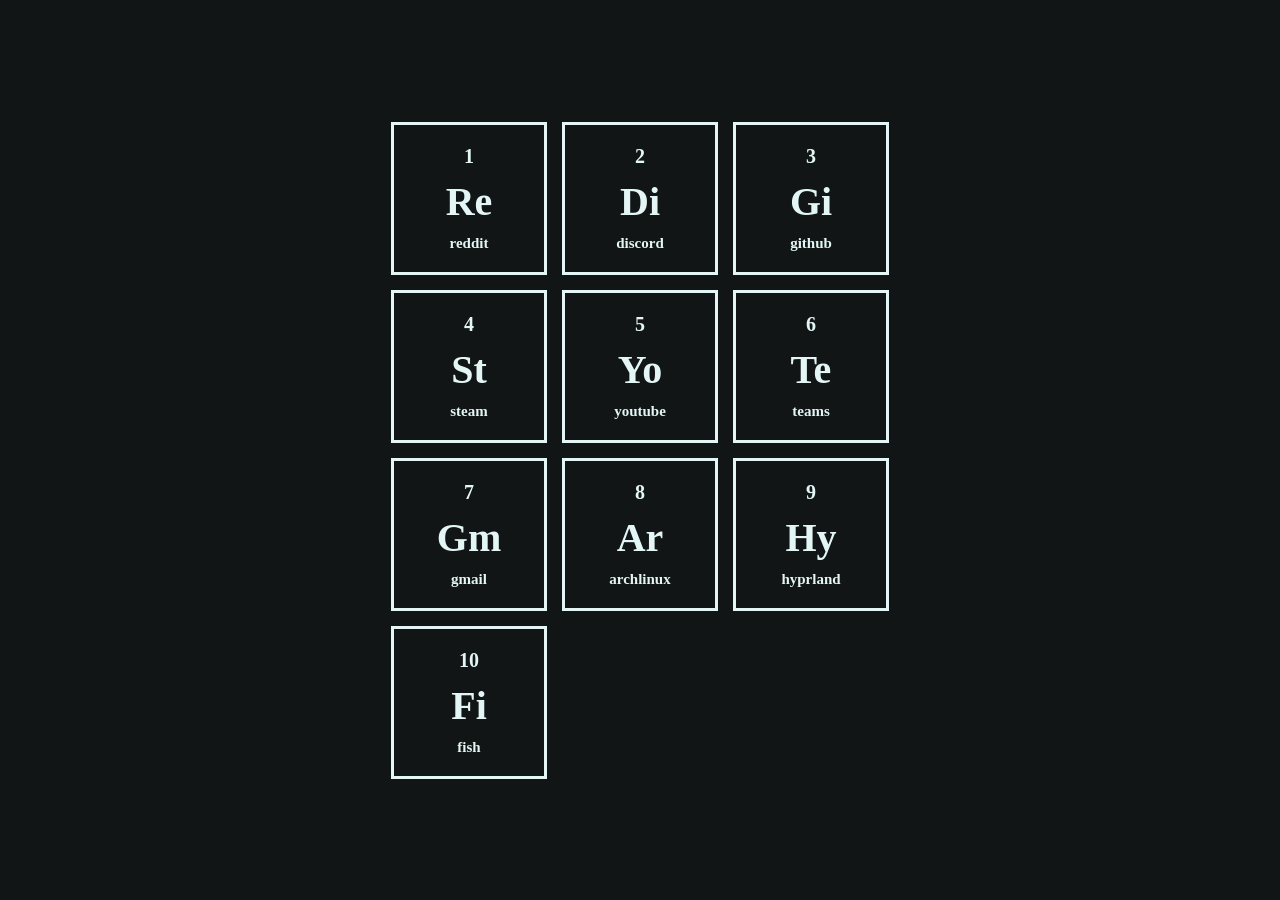
==== home.html @ 17b55dc9 "Initial commit" ====
<html>
	<head>
		<link rel="stylesheet" type="text/css" href="home.css">
		<title>Home</title>
	</head>
	<body>
		<div class="external">
			<div class="middle">
				<div class="content">
					<a class="cell" href="https://www.reddit.com">
						<h1>1</h1>
						<h2>Re</h2>
						<h3>reddit</h3>
					</a>
					<a class="cell" href="https://www.discord.com">
						<h1>2</h1>
						<h2>Di</h2>
						<h3>discord</h3>
					</a>
					<a class="cell" href="https://www.github.com">
						<h1>3</h1>
						<h2>Gi</h2>
						<h3>github</h3>
					</a>
					<a class="cell" href="https://store.steampowered.com">
						<h1>4</h1>
						<h2>St</h2>
						<h3>steam</h3>
					</a>
					<a class="cell" href="https://www.youtube.com">
						<h1>5</h1>
						<h2>Yo</h2>
						<h3>youtube</h3>
					</a>
					<a class="cell" href="https://teams.microsoft.com">
						<h1>6</h1>
						<h2>Te</h2>
						<h3>teams</h3>
					</a>
					<a class="cell" href="https://mail.google.com">
						<h1>7</h1>
						<h2>Gm</h2>
						<h3>gmail</h3>
					</a>
					<a class="cell" href="https://wiki.archlinux.org">
						<h1>8</h1>
						<h2>Ar</h2>
						<h3>archlinux</h3>
					</a>
					<a class="cell" href="https://wiki.hyprland.org">
						<h1>9</h1>
						<h2>Hy</h2>
						<h3>hyprland</h3>
					</a>
					<a class="cell" href="https://fishshell.com">
						<h1>10</h1>
						<h2>Fi</h2>
						<h3>fish</h3>
					</a>
					
				</div>
			</div>
		</div>
	</body>
</html>
---- home.css ----
:root {
	--fg: 	#E4F5F5;
	--bg: 	#111516;
}

* {
	all: 		none;
	color: 		var(--fg);
	text-align: center;
}

body {
	background-color: 	var(--bg);
}

.external {
	display: 	table;
	position: 	absoulte;
	top: 		0;
	left: 		0;
	height: 	100%;
	width: 		100%;
}

.middle {
	display: 		table-cell;
	vertical-align: middle;
}

.content {
	margin-left: 			auto;
	margin-right: 			auto;
	display: 				grid;
	grid-template-columns: 	auto auto auto;
	grid-gap:  				15px;
	justify-content: 		center;
}

.cell {
	border: 			3px solid var(--fg);
	padding: 			20px;
	width: 				110px;
	transition: 		0.3s;
	text-decoration: 	none;
}


.cell:hover {
	background-color: 	var(--fg);
}

.cell:hover * {
	color: 	var(--bg);
}

h1 {
	margin: 	0px;
	font-size: 	20px;
}

h2 {
	margin: 	10px;
	font-size: 	40px;
}

h3 {
	margin: 	0px;
	font-size: 	15px;
}
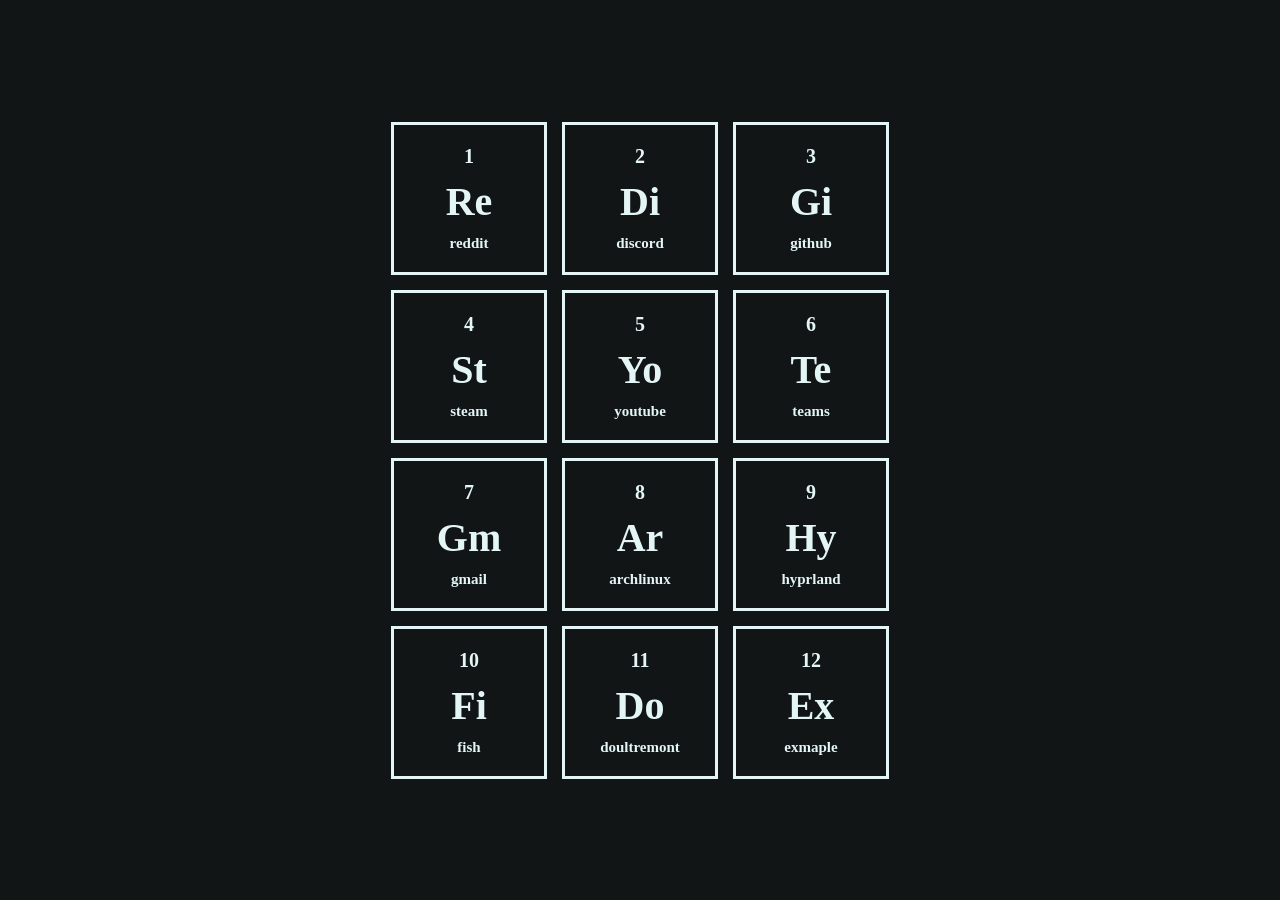
==== commit 25f0b682: "Merged home.css and home.html into a single file" ====
--- a/home.html
+++ b/home.html
@@ -1,6 +1,78 @@
 <html>
 	<head>
-		<link rel="stylesheet" type="text/css" href="home.css">
+		<style>
+			
+			:root {
+				--fg: 	#E4F5F5;
+				--bg: 	#111516;
+			}
+
+			* {
+				all: 		none;
+				color: 		var(--fg);
+				text-align: center;
+			}
+
+			body {
+				background-color: 	var(--bg);
+			}
+
+			.external {
+				display: 	table;
+				position: 	absoulte;
+				top: 		0;
+				left: 		0;
+				height: 	100%;
+				width: 		100%;
+			}
+
+			.middle {
+				display: 		table-cell;
+				vertical-align: middle;
+			}
+
+			.content {
+				margin-left: 			auto;
+				margin-right: 			auto;
+				display: 				grid;
+				grid-template-columns: 	auto auto auto;
+				grid-gap:  				15px;
+				justify-content: 		center;
+			}
+
+			.cell {
+				border: 			3px solid var(--fg);
+				padding: 			20px;
+				width: 				110px;
+				transition: 		0.3s;
+				text-decoration: 	none;
+			}
+
+
+			.cell:hover {
+				background-color: 	var(--fg);
+			}
+
+			.cell:hover * {
+				color: 	var(--bg);
+			}
+
+			h1 {
+				margin: 	0px;
+				font-size: 	20px;
+			}
+
+			h2 {
+				margin: 	10px;
+				font-size: 	40px;
+			}
+
+			h3 {
+				margin: 	0px;
+				font-size: 	15px;
+			}
+
+		</style>
 		<title>Home</title>
 	</head>
 	<body>
@@ -57,6 +129,16 @@
 						<h2>Fi</h2>
 						<h3>fish</h3>
 					</a>
+					<a class="cell" href="https://sgdelangstraat.sharepoint.com/sites/portaaldoultremontcollege">
+						<h1>11</h1>
+						<h2>Do</h2>
+						<h3>doultremont</h3>
+					</a>
+					<a class="cell" href="https://example.com">
+						<h1>12</h1>
+						<h2>Ex</h2>
+						<h3>exmaple</h3>
+					</a>
 					
 				</div>
 			</div>
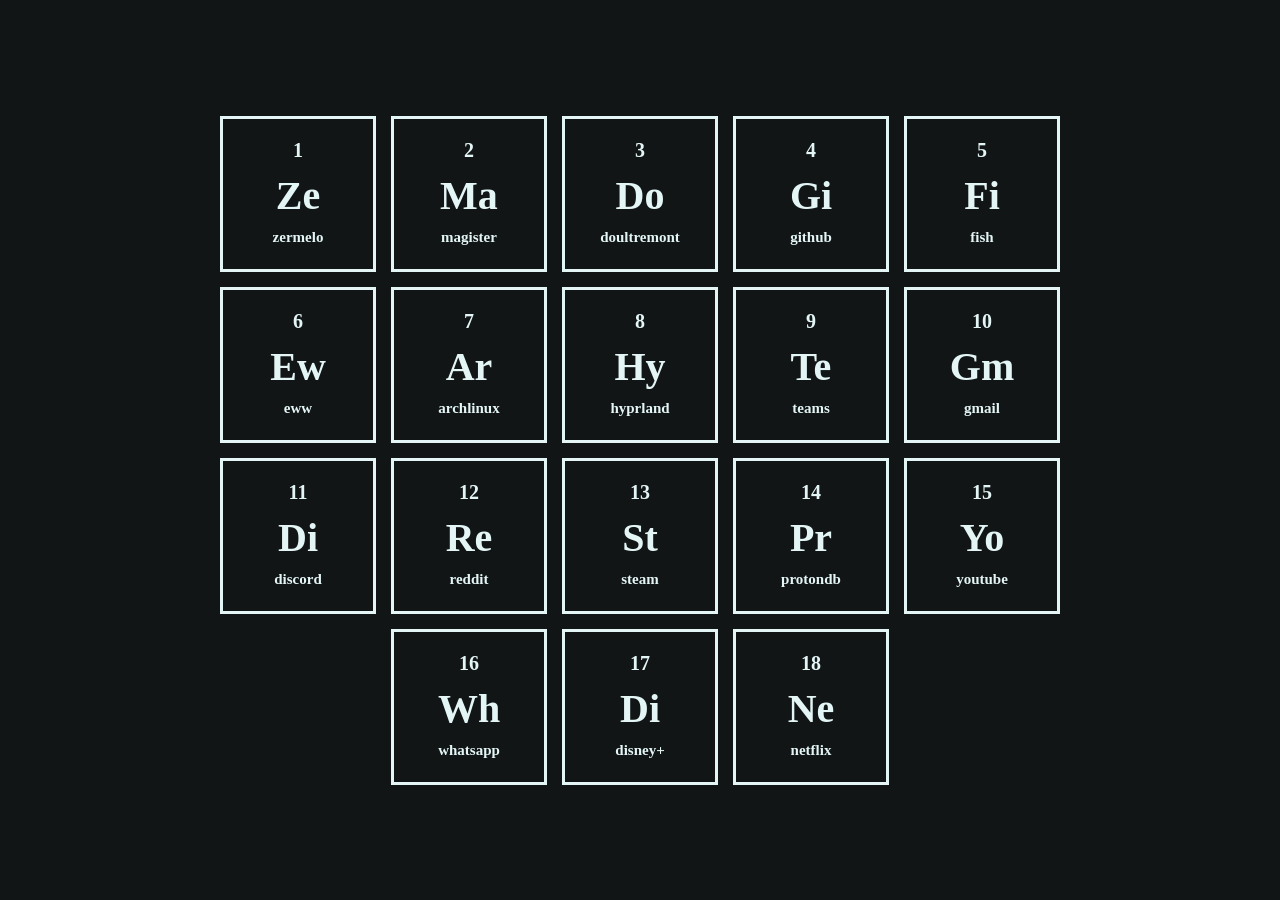
==== commit 4578570b: "Added blank cell option" ====
--- a/home.html
+++ b/home.html
@@ -35,7 +35,7 @@
 				margin-left: 			auto;
 				margin-right: 			auto;
 				display: 				grid;
-				grid-template-columns: 	auto auto auto;
+				grid-template-columns: 	auto auto auto auto auto;
 				grid-gap:  				15px;
 				justify-content: 		center;
 			}
@@ -44,6 +44,7 @@
 				border: 			3px solid var(--fg);
 				padding: 			20px;
 				width: 				110px;
+				height:				110px;
 				transition: 		0.3s;
 				text-decoration: 	none;
 			}
@@ -55,6 +56,11 @@
 
 			.cell:hover * {
 				color: 	var(--bg);
+			}
+
+			.blank {
+				width:	153px;
+				height:	153px;
 			}
 
 			h1 {
@@ -79,67 +85,100 @@
 		<div class="external">
 			<div class="middle">
 				<div class="content">
-					<a class="cell" href="https://www.reddit.com">
+					<a class="cell" href="https://example.com">
 						<h1>1</h1>
-						<h2>Re</h2>
-						<h3>reddit</h3>
+						<h2>Ze</h2>
+						<h3>zermelo</h3>
 					</a>
-					<a class="cell" href="https://www.discord.com">
+					<a class="cell" href="https://example.com">
 						<h1>2</h1>
-						<h2>Di</h2>
-						<h3>discord</h3>
+						<h2>Ma</h2>
+						<h3>magister</h3>
+					</a>
+					<a class="cell" href="https://sgdelangstraat.sharepoint.com/sites/portaaldoultremontcollege">
+						<h1>3</h1>
+						<h2>Do</h2>
+						<h3>doultremont</h3>
 					</a>
 					<a class="cell" href="https://www.github.com">
-						<h1>3</h1>
+						<h1>4</h1>
 						<h2>Gi</h2>
 						<h3>github</h3>
 					</a>
-					<a class="cell" href="https://store.steampowered.com">
-						<h1>4</h1>
-						<h2>St</h2>
-						<h3>steam</h3>
+					<a class="cell" href="https://fishshell.com">
+						<h1>5</h1>
+						<h2>Fi</h2>
+						<h3>fish</h3>
 					</a>
-					<a class="cell" href="https://www.youtube.com">
-						<h1>5</h1>
-						<h2>Yo</h2>
-						<h3>youtube</h3>
+					<a class="cell" href="https://elkowar.github.io/eww">
+						<h1>6</h1>
+						<h2>Ew</h2>
+						<h3>eww</h3>
+					</a>
+					<a class="cell" href="https://wiki.archlinux.org">
+						<h1>7</h1>
+						<h2>Ar</h2>
+						<h3>archlinux</h3>
+					</a>
+					<a class="cell" href="https://wiki.hyprland.org">
+						<h1>8</h1>
+						<h2>Hy</h2>
+						<h3>hyprland</h3>
 					</a>
 					<a class="cell" href="https://teams.microsoft.com">
-						<h1>6</h1>
+						<h1>9</h1>
 						<h2>Te</h2>
 						<h3>teams</h3>
 					</a>
 					<a class="cell" href="https://mail.google.com">
-						<h1>7</h1>
+						<h1>10</h1>
 						<h2>Gm</h2>
 						<h3>gmail</h3>
 					</a>
-					<a class="cell" href="https://wiki.archlinux.org">
-						<h1>8</h1>
-						<h2>Ar</h2>
-						<h3>archlinux</h3>
+					<a class="cell" href="https://www.discord.com">
+						<h1>11</h1>
+						<h2>Di</h2>
+						<h3>discord</h3>
 					</a>
-					<a class="cell" href="https://wiki.hyprland.org">
-						<h1>9</h1>
-						<h2>Hy</h2>
-						<h3>hyprland</h3>
+					<a class="cell" href="https://www.reddit.com">
+						<h1>12</h1>
+						<h2>Re</h2>
+						<h3>reddit</h3>
 					</a>
-					<a class="cell" href="https://fishshell.com">
-						<h1>10</h1>
-						<h2>Fi</h2>
-						<h3>fish</h3>
+					<a class="cell" href="https://store.steampowered.com">
+						<h1>13</h1>
+						<h2>St</h2>
+						<h3>steam</h3>
 					</a>
-					<a class="cell" href="https://sgdelangstraat.sharepoint.com/sites/portaaldoultremontcollege">
-						<h1>11</h1>
-						<h2>Do</h2>
-						<h3>doultremont</h3>
+					<a class="cell" href="https://www.protondb.com">
+						<h1>14</h1>
+						<h2>Pr</h2>
+						<h3>protondb</h3>
 					</a>
-					<a class="cell" href="https://example.com">
-						<h1>12</h1>
-						<h2>Ex</h2>
-						<h3>exmaple</h3>
+					<a class="cell" href="https://www.youtube.com">
+						<h1>15</h1>
+						<h2>Yo</h2>
+						<h3>youtube</h3>
+					</a>
+					<a class="blank">
+					</a>
+					<a class="cell" href="https://web.whatsapp.com">
+						<h1>16</h1>
+						<h2>Wh</h2>
+						<h3>whatsapp</h3>
+					</a>
+					<a class="cell" href="https://www.disneyplus.com/en-nl">
+						<h1>17</h1>
+						<h2>Di</h2>
+						<h3>disney+</h3>
+					</a>
+					<a class="cell" href="https://www.netflix.com/nl-en">
+						<h1>18</h1>
+						<h2>Ne</h2>
+						<h3>netflix</h3>
 					</a>
 					
+
 				</div>
 			</div>
 		</div>
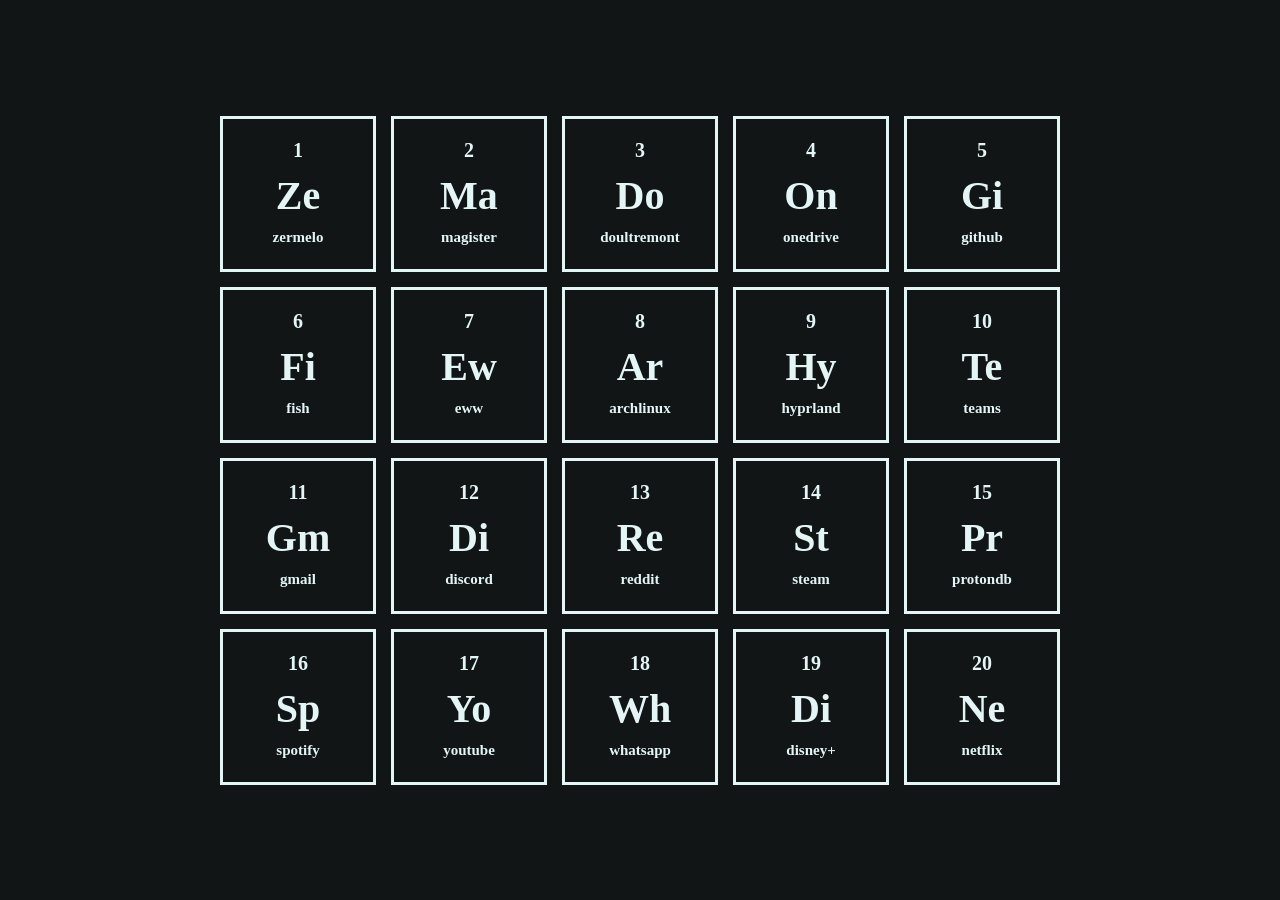
==== commit 427e1fb8: "Fixed layout and added some more entries" ====
--- a/home.html
+++ b/home.html
@@ -100,85 +100,92 @@
 						<h2>Do</h2>
 						<h3>doultremont</h3>
 					</a>
+					<a class="cell" href="https://onedrive.live.com">
+						<h1>4</h1>
+						<h2>On</h2>
+						<h3>onedrive</h3>
+					</a>
 					<a class="cell" href="https://www.github.com">
-						<h1>4</h1>
+						<h1>5</h1>
 						<h2>Gi</h2>
 						<h3>github</h3>
 					</a>
 					<a class="cell" href="https://fishshell.com">
-						<h1>5</h1>
+						<h1>6</h1>
 						<h2>Fi</h2>
 						<h3>fish</h3>
 					</a>
 					<a class="cell" href="https://elkowar.github.io/eww">
-						<h1>6</h1>
+						<h1>7</h1>
 						<h2>Ew</h2>
 						<h3>eww</h3>
 					</a>
 					<a class="cell" href="https://wiki.archlinux.org">
-						<h1>7</h1>
+						<h1>8</h1>
 						<h2>Ar</h2>
 						<h3>archlinux</h3>
 					</a>
 					<a class="cell" href="https://wiki.hyprland.org">
-						<h1>8</h1>
+						<h1>9</h1>
 						<h2>Hy</h2>
 						<h3>hyprland</h3>
 					</a>
 					<a class="cell" href="https://teams.microsoft.com">
-						<h1>9</h1>
+						<h1>10</h1>
 						<h2>Te</h2>
 						<h3>teams</h3>
 					</a>
 					<a class="cell" href="https://mail.google.com">
-						<h1>10</h1>
+						<h1>11</h1>
 						<h2>Gm</h2>
 						<h3>gmail</h3>
 					</a>
 					<a class="cell" href="https://www.discord.com">
-						<h1>11</h1>
+						<h1>12</h1>
 						<h2>Di</h2>
 						<h3>discord</h3>
 					</a>
 					<a class="cell" href="https://www.reddit.com">
-						<h1>12</h1>
+						<h1>13</h1>
 						<h2>Re</h2>
 						<h3>reddit</h3>
 					</a>
 					<a class="cell" href="https://store.steampowered.com">
-						<h1>13</h1>
+						<h1>14</h1>
 						<h2>St</h2>
 						<h3>steam</h3>
 					</a>
 					<a class="cell" href="https://www.protondb.com">
-						<h1>14</h1>
+						<h1>15</h1>
 						<h2>Pr</h2>
 						<h3>protondb</h3>
 					</a>
+					<a class="cell" href="https://www.spotify.com/nl">
+						<h1>16</h1>
+						<h2>Sp</h2>
+						<h3>spotify</h3>
+					</a>
 					<a class="cell" href="https://www.youtube.com">
-						<h1>15</h1>
+						<h1>17</h1>
 						<h2>Yo</h2>
 						<h3>youtube</h3>
 					</a>
-					<a class="blank">
-					</a>
 					<a class="cell" href="https://web.whatsapp.com">
-						<h1>16</h1>
+						<h1>18</h1>
 						<h2>Wh</h2>
 						<h3>whatsapp</h3>
 					</a>
 					<a class="cell" href="https://www.disneyplus.com/en-nl">
-						<h1>17</h1>
+						<h1>19</h1>
 						<h2>Di</h2>
 						<h3>disney+</h3>
 					</a>
 					<a class="cell" href="https://www.netflix.com/nl-en">
-						<h1>18</h1>
+						<h1>20</h1>
 						<h2>Ne</h2>
 						<h3>netflix</h3>
 					</a>
 					
-
 				</div>
 			</div>
 		</div>
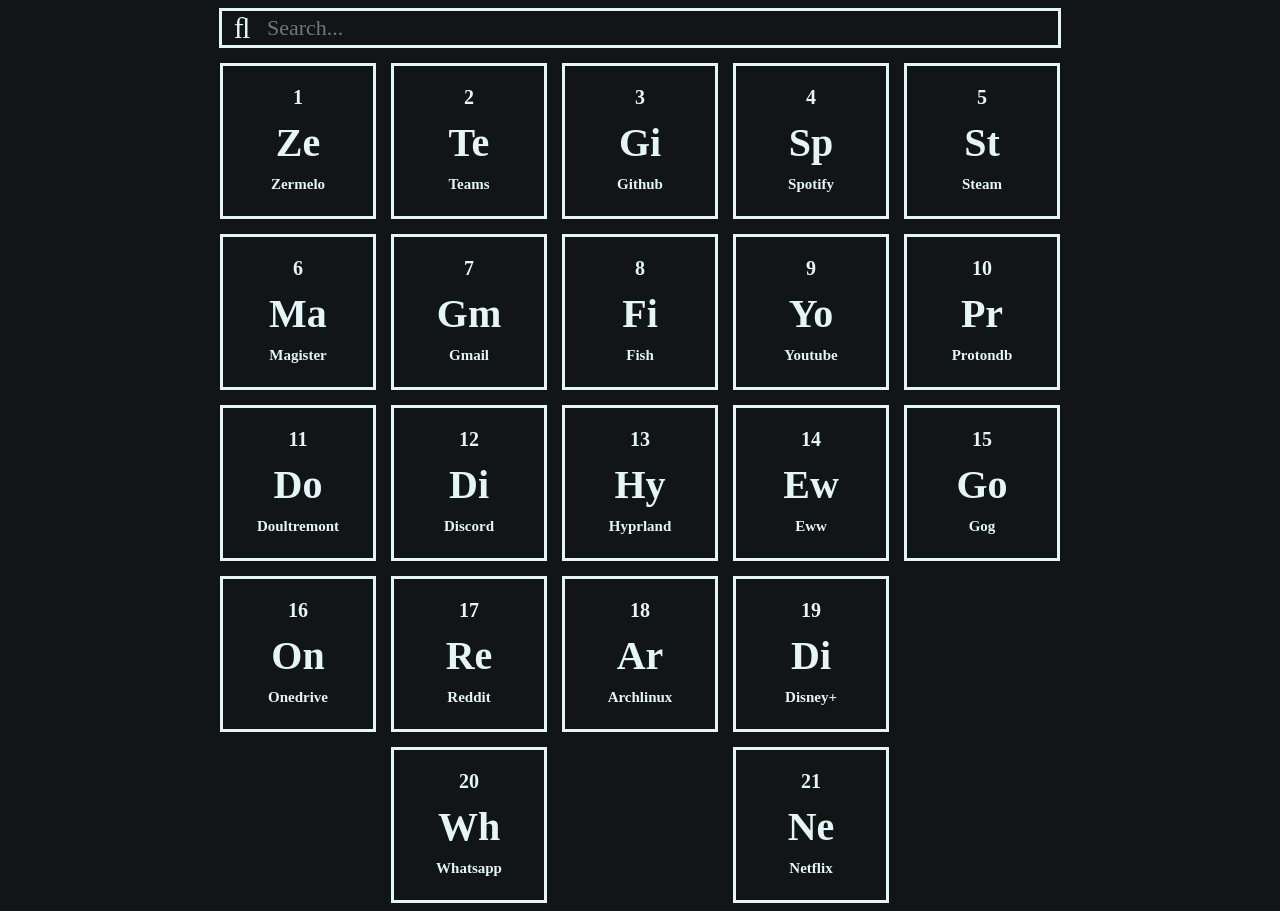
==== commit 1d185bfd: "Added a search bar and icon" ====
--- a/home.html
+++ b/home.html
@@ -77,6 +77,36 @@
 				margin: 	0px;
 				font-size: 	15px;
 			}
+			
+			form {
+				width: 					836px;
+				border: 				3px solid var(--fg);
+				margin: 				auto;
+				margin-bottom: 			15px;
+				display: 				grid;
+				grid-template-columns: 	auto auto;
+				grid-gap: 				0px;
+				justify-content:		left;
+			}
+
+			input {
+				all: 			unset;
+				margin-left: 	10px;
+				text-align: 	left;
+				font-size: 		22px;
+				width: 			780px;
+			}
+
+			button {
+				all: 			unset;
+				margin-left: 	5px;
+				font-size: 		30px;
+				width: 			30px;
+			}
+
+			h4 {
+				font-size:	40px;
+			}
 
 		</style>
 		<title>Home</title>
@@ -84,108 +114,131 @@
 	<body>
 		<div class="external">
 			<div class="middle">
+				<div>
+					<form id="search" action="http://www.duckduckgo.com/">
+						<button></button>
+						<input type="text" name="q" placeholder="Search..." autofocus required/>
+					</form>
+				</div>
 				<div class="content">
 					<a class="cell" href="https://example.com">
 						<h1>1</h1>
 						<h2>Ze</h2>
-						<h3>zermelo</h3>
+						<h3>Zermelo</h3>
+					</a>
+					<a class="cell" href="https://teams.microsoft.com">
+						<h1>2</h1>
+						<h2>Te</h2>
+						<h3>Teams</h3>
+					</a>
+					<a class="cell" href="https://www.github.com">
+						<h1>3</h1>
+						<h2>Gi</h2>
+						<h3>Github</h3>
+					</a>
+					<a class="cell" href="https://www.spotify.com/nl">
+						<h1>4</h1>
+						<h2>Sp</h2>
+						<h3>Spotify</h3>
+					</a>
+					<a class="cell" href="https://store.steampowered.com">
+						<h1>5</h1>
+						<h2>St</h2>
+						<h3>Steam</h3>
 					</a>
 					<a class="cell" href="https://example.com">
-						<h1>2</h1>
+						<h1>6</h1>
 						<h2>Ma</h2>
-						<h3>magister</h3>
+						<h3>Magister</h3>
+					</a>
+					<a class="cell" href="https://mail.google.com">
+						<h1>7</h1>
+						<h2>Gm</h2>
+						<h3>Gmail</h3>
+					</a>
+					<a class="cell" href="https://fishshell.com">
+						<h1>8</h1>
+						<h2>Fi</h2>
+						<h3>Fish</h3>
+					</a>
+					<a class="cell" href="https://www.youtube.com">
+						<h1>9</h1>
+						<h2>Yo</h2>
+						<h3>Youtube</h3>
+					</a>
+					<a class="cell" href="https://www.protondb.com">
+						<h1>10</h1>
+						<h2>Pr</h2>
+						<h3>Protondb</h3>
 					</a>
 					<a class="cell" href="https://sgdelangstraat.sharepoint.com/sites/portaaldoultremontcollege">
-						<h1>3</h1>
+						<h1>11</h1>
 						<h2>Do</h2>
-						<h3>doultremont</h3>
-					</a>
-					<a class="cell" href="https://onedrive.live.com">
-						<h1>4</h1>
-						<h2>On</h2>
-						<h3>onedrive</h3>
-					</a>
-					<a class="cell" href="https://www.github.com">
-						<h1>5</h1>
-						<h2>Gi</h2>
-						<h3>github</h3>
-					</a>
-					<a class="cell" href="https://fishshell.com">
-						<h1>6</h1>
-						<h2>Fi</h2>
-						<h3>fish</h3>
-					</a>
-					<a class="cell" href="https://elkowar.github.io/eww">
-						<h1>7</h1>
-						<h2>Ew</h2>
-						<h3>eww</h3>
-					</a>
-					<a class="cell" href="https://wiki.archlinux.org">
-						<h1>8</h1>
-						<h2>Ar</h2>
-						<h3>archlinux</h3>
-					</a>
-					<a class="cell" href="https://wiki.hyprland.org">
-						<h1>9</h1>
-						<h2>Hy</h2>
-						<h3>hyprland</h3>
-					</a>
-					<a class="cell" href="https://teams.microsoft.com">
-						<h1>10</h1>
-						<h2>Te</h2>
-						<h3>teams</h3>
-					</a>
-					<a class="cell" href="https://mail.google.com">
-						<h1>11</h1>
-						<h2>Gm</h2>
-						<h3>gmail</h3>
+						<h3>Doultremont</h3>
 					</a>
 					<a class="cell" href="https://www.discord.com">
 						<h1>12</h1>
 						<h2>Di</h2>
-						<h3>discord</h3>
+						<h3>Discord</h3>
+					</a>
+					<a class="cell" href="https://wiki.hyprland.org">
+						<h1>13</h1>
+						<h2>Hy</h2>
+						<h3>Hyprland</h3>
+					</a>
+					<a class="cell" href="https://elkowar.github.io/eww">
+						<h1>14</h1>
+						<h2>Ew</h2>
+						<h3>Eww</h3>
+					</a>
+					<a class="cell" href="https://www.gog.com">
+						<h1>15</h1>
+						<h2>Go</h2>
+						<h3>Gog</h3>
+					</a>
+					<a class="cell" href="https://onedrive.live.com">
+						<h1>16</h1>
+						<h2>On</h2>
+						<h3>Onedrive</h3>
 					</a>
 					<a class="cell" href="https://www.reddit.com">
-						<h1>13</h1>
+						<h1>17</h1>
 						<h2>Re</h2>
-						<h3>reddit</h3>
-					</a>
-					<a class="cell" href="https://store.steampowered.com">
-						<h1>14</h1>
-						<h2>St</h2>
-						<h3>steam</h3>
-					</a>
-					<a class="cell" href="https://www.protondb.com">
-						<h1>15</h1>
-						<h2>Pr</h2>
-						<h3>protondb</h3>
-					</a>
-					<a class="cell" href="https://www.spotify.com/nl">
-						<h1>16</h1>
-						<h2>Sp</h2>
-						<h3>spotify</h3>
-					</a>
-					<a class="cell" href="https://www.youtube.com">
-						<h1>17</h1>
-						<h2>Yo</h2>
-						<h3>youtube</h3>
-					</a>
-					<a class="cell" href="https://web.whatsapp.com">
+						<h3>Reddit</h3>
+					</a>
+					<a class="cell" href="https://wiki.archlinux.org">
 						<h1>18</h1>
-						<h2>Wh</h2>
-						<h3>whatsapp</h3>
+						<h2>Ar</h2>
+						<h3>Archlinux</h3>
 					</a>
 					<a class="cell" href="https://www.disneyplus.com/en-nl">
 						<h1>19</h1>
 						<h2>Di</h2>
-						<h3>disney+</h3>
+						<h3>Disney+</h3>
+					</a>
+					<a class="blank">
+					</a>
+					<a class="blank">
+					</a>
+					<a class="cell" href="https://web.whatsapp.com">
+						<h1>20</h1>
+						<h2>Wh</h2>
+						<h3>Whatsapp</h3>
+					</a>
+					<a class="blank">
 					</a>
 					<a class="cell" href="https://www.netflix.com/nl-en">
-						<h1>20</h1>
+						<h1>21</h1>
 						<h2>Ne</h2>
-						<h3>netflix</h3>
+						<h3>Netflix</h3>
+					</a>
+					<a class="blank">
 					</a>
 					
+
+
+
+
 				</div>
 			</div>
 		</div>
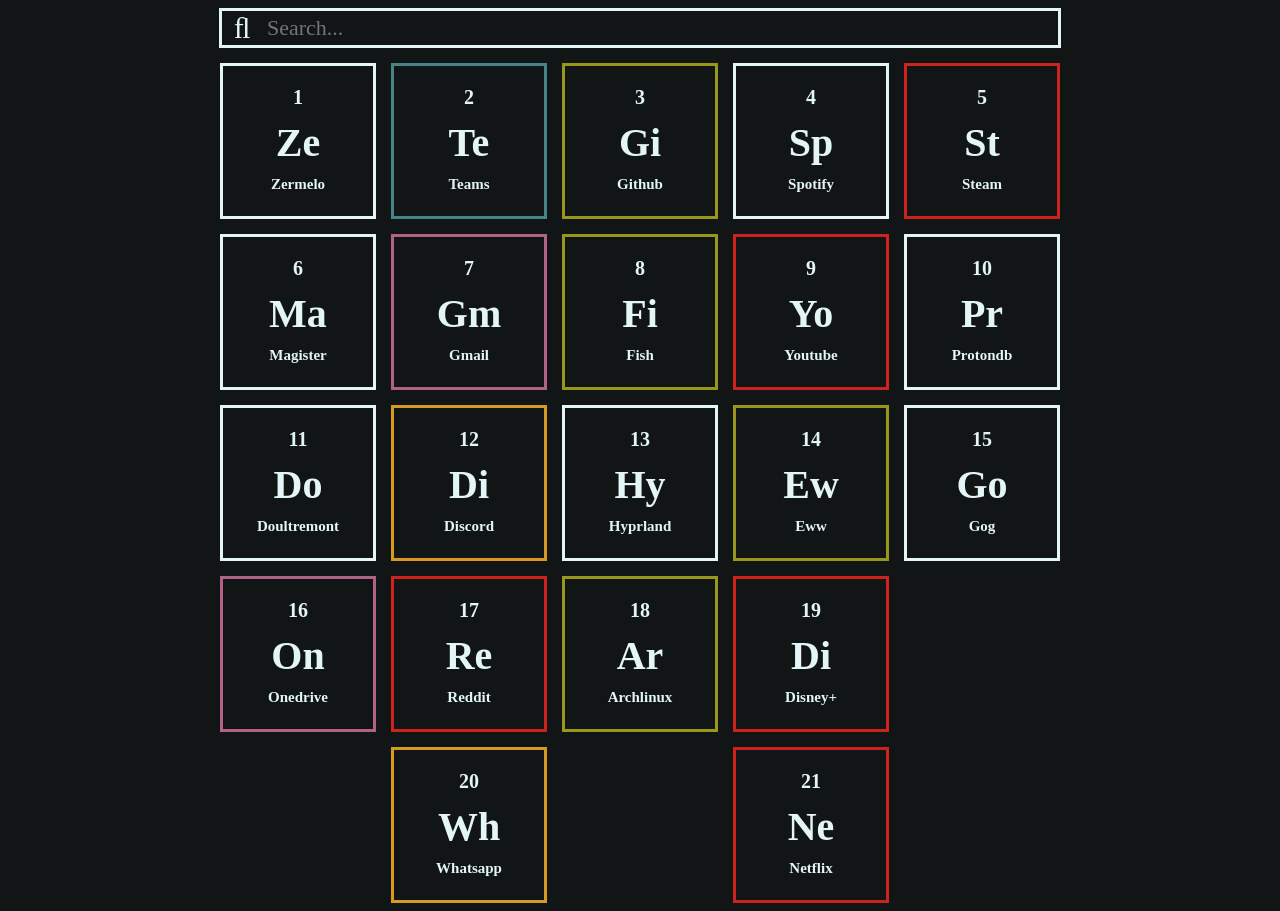
==== commit 390e6aa7: "Add categories Adds color coded categories that can be set and modified via content.csv and categori" ====
--- a/home.html
+++ b/home.html
@@ -48,11 +48,51 @@
 				transition: 		0.3s;
 				text-decoration: 	none;
 			}
-
-
 			.cell:hover {
 				background-color: 	var(--fg);
 			}
+
+			.cell.dev {
+				border: 			3px solid #98971a;
+			}
+			.cell.dev:hover {
+				background-color: 	#98971a;
+			}
+
+			.cell.uni {
+				border: 			3px solid #458588;
+			}
+			.cell.uni:hover {
+				background-color: 	#458588;
+			}
+
+			.cell.personal {
+				border: 			3px solid #b16286;
+			}
+			.cell.personal:hover {
+				background-color: 	#b16286;
+			}
+
+			.cell.social {
+				border: 			3px solid #d79921;
+			}
+			.cell.social:hover {
+				background-color: 	#d79921;
+			}
+
+			.cell.entertainment {
+				border: 			3px solid #cc241d;
+			}
+			.cell.entertainment:hover {
+				background-color: 	#cc241d;
+			}
+
+			
+
+
+
+
+
 
 			.cell:hover * {
 				color: 	var(--bg);
@@ -121,97 +161,97 @@
 					</form>
 				</div>
 				<div class="content">
-					<a class="cell" href="https://example.com">
+					<a class="cell " href="https://example.com">
 						<h1>1</h1>
 						<h2>Ze</h2>
 						<h3>Zermelo</h3>
 					</a>
-					<a class="cell" href="https://teams.microsoft.com">
+					<a class="cell uni" href="https://teams.microsoft.com">
 						<h1>2</h1>
 						<h2>Te</h2>
 						<h3>Teams</h3>
 					</a>
-					<a class="cell" href="https://www.github.com">
+					<a class="cell dev" href="https://www.github.com">
 						<h1>3</h1>
 						<h2>Gi</h2>
 						<h3>Github</h3>
 					</a>
-					<a class="cell" href="https://www.spotify.com/nl">
+					<a class="cell " href="https://www.spotify.com/nl">
 						<h1>4</h1>
 						<h2>Sp</h2>
 						<h3>Spotify</h3>
 					</a>
-					<a class="cell" href="https://store.steampowered.com">
+					<a class="cell entertainment" href="https://store.steampowered.com">
 						<h1>5</h1>
 						<h2>St</h2>
 						<h3>Steam</h3>
 					</a>
-					<a class="cell" href="https://example.com">
+					<a class="cell " href="https://example.com">
 						<h1>6</h1>
 						<h2>Ma</h2>
 						<h3>Magister</h3>
 					</a>
-					<a class="cell" href="https://mail.google.com">
+					<a class="cell personal" href="https://mail.google.com">
 						<h1>7</h1>
 						<h2>Gm</h2>
 						<h3>Gmail</h3>
 					</a>
-					<a class="cell" href="https://fishshell.com">
+					<a class="cell dev" href="https://fishshell.com">
 						<h1>8</h1>
 						<h2>Fi</h2>
 						<h3>Fish</h3>
 					</a>
-					<a class="cell" href="https://www.youtube.com">
+					<a class="cell entertainment" href="https://www.youtube.com">
 						<h1>9</h1>
 						<h2>Yo</h2>
 						<h3>Youtube</h3>
 					</a>
-					<a class="cell" href="https://www.protondb.com">
+					<a class="cell " href="https://www.protondb.com">
 						<h1>10</h1>
 						<h2>Pr</h2>
 						<h3>Protondb</h3>
 					</a>
-					<a class="cell" href="https://sgdelangstraat.sharepoint.com/sites/portaaldoultremontcollege">
+					<a class="cell " href="https://sgdelangstraat.sharepoint.com/sites/portaaldoultremontcollege">
 						<h1>11</h1>
 						<h2>Do</h2>
 						<h3>Doultremont</h3>
 					</a>
-					<a class="cell" href="https://www.discord.com">
+					<a class="cell social" href="https://www.discord.com">
 						<h1>12</h1>
 						<h2>Di</h2>
 						<h3>Discord</h3>
 					</a>
-					<a class="cell" href="https://wiki.hyprland.org">
+					<a class="cell " href="https://wiki.hyprland.org">
 						<h1>13</h1>
 						<h2>Hy</h2>
 						<h3>Hyprland</h3>
 					</a>
-					<a class="cell" href="https://elkowar.github.io/eww">
+					<a class="cell dev" href="https://elkowar.github.io/eww">
 						<h1>14</h1>
 						<h2>Ew</h2>
 						<h3>Eww</h3>
 					</a>
-					<a class="cell" href="https://www.gog.com">
+					<a class="cell " href="https://www.gog.com">
 						<h1>15</h1>
 						<h2>Go</h2>
 						<h3>Gog</h3>
 					</a>
-					<a class="cell" href="https://onedrive.live.com">
+					<a class="cell personal" href="https://onedrive.live.com">
 						<h1>16</h1>
 						<h2>On</h2>
 						<h3>Onedrive</h3>
 					</a>
-					<a class="cell" href="https://www.reddit.com">
+					<a class="cell entertainment" href="https://www.reddit.com">
 						<h1>17</h1>
 						<h2>Re</h2>
 						<h3>Reddit</h3>
 					</a>
-					<a class="cell" href="https://wiki.archlinux.org">
+					<a class="cell dev" href="https://wiki.archlinux.org">
 						<h1>18</h1>
 						<h2>Ar</h2>
 						<h3>Archlinux</h3>
 					</a>
-					<a class="cell" href="https://www.disneyplus.com/en-nl">
+					<a class="cell entertainment" href="https://www.disneyplus.com/en-nl">
 						<h1>19</h1>
 						<h2>Di</h2>
 						<h3>Disney+</h3>
@@ -220,14 +260,14 @@
 					</a>
 					<a class="blank">
 					</a>
-					<a class="cell" href="https://web.whatsapp.com">
+					<a class="cell social" href="https://web.whatsapp.com">
 						<h1>20</h1>
 						<h2>Wh</h2>
 						<h3>Whatsapp</h3>
 					</a>
 					<a class="blank">
 					</a>
-					<a class="cell" href="https://www.netflix.com/nl-en">
+					<a class="cell entertainment" href="https://www.netflix.com/nl-en">
 						<h1>21</h1>
 						<h2>Ne</h2>
 						<h3>Netflix</h3>
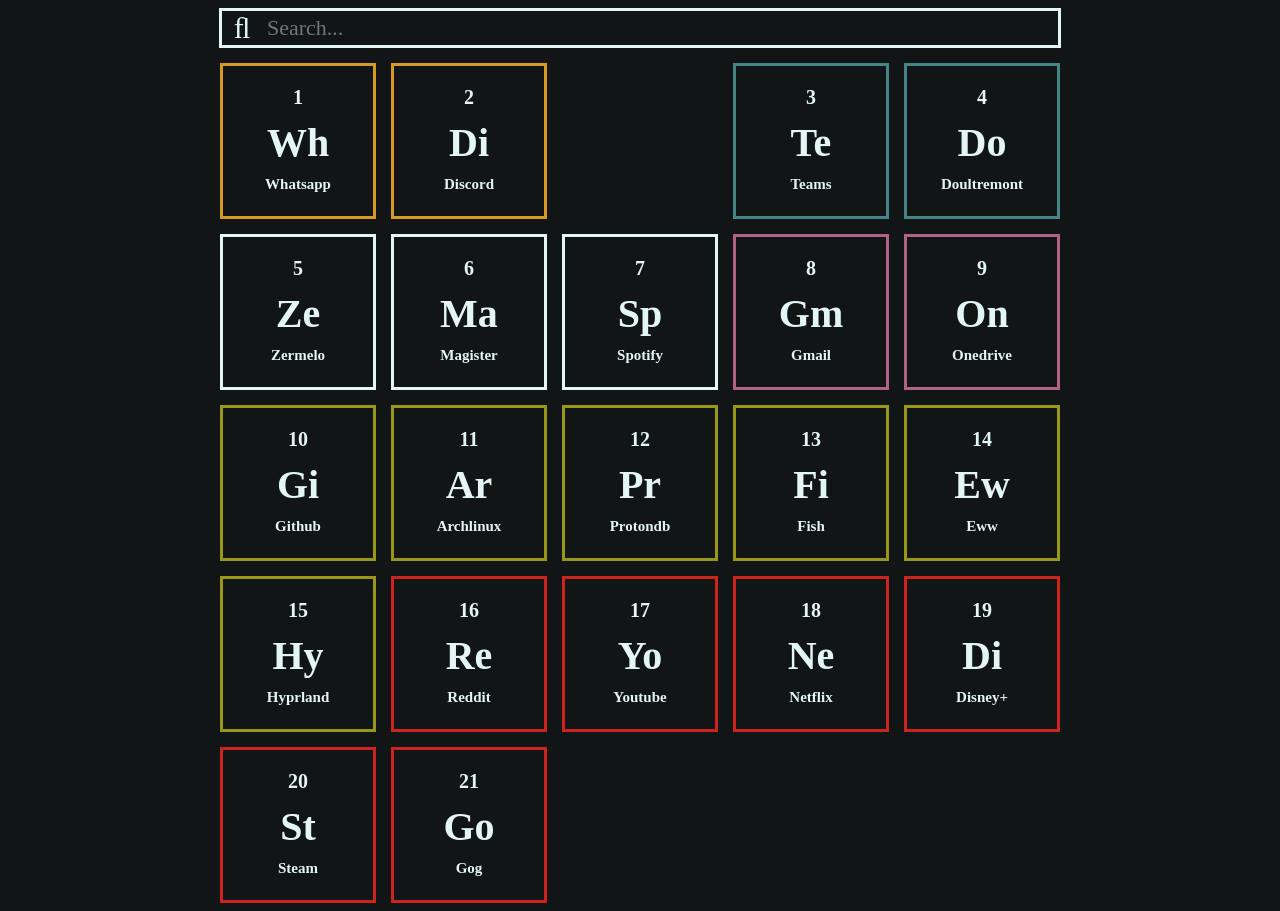
==== commit eddb2283: "Rearange cells Putting the same categories next to each other makes it look more like a periodic tab" ====
--- a/home.html
+++ b/home.html
@@ -161,123 +161,114 @@
 					</form>
 				</div>
 				<div class="content">
+					<a class="cell social" href="https://web.whatsapp.com">
+						<h1>1</h1>
+						<h2>Wh</h2>
+						<h3>Whatsapp</h3>
+					</a>
+					<a class="cell social" href="https://www.discord.com">
+						<h1>2</h1>
+						<h2>Di</h2>
+						<h3>Discord</h3>
+					</a>
+					<a class="blank">
+					</a>
+					<a class="cell uni" href="https://teams.microsoft.com">
+						<h1>3</h1>
+						<h2>Te</h2>
+						<h3>Teams</h3>
+					</a>
+					<a class="cell uni" href="https://sgdelangstraat.sharepoint.com/sites/portaaldoultremontcollege">
+						<h1>4</h1>
+						<h2>Do</h2>
+						<h3>Doultremont</h3>
+					</a>
 					<a class="cell " href="https://example.com">
-						<h1>1</h1>
+						<h1>5</h1>
 						<h2>Ze</h2>
 						<h3>Zermelo</h3>
-					</a>
-					<a class="cell uni" href="https://teams.microsoft.com">
-						<h1>2</h1>
-						<h2>Te</h2>
-						<h3>Teams</h3>
-					</a>
-					<a class="cell dev" href="https://www.github.com">
-						<h1>3</h1>
-						<h2>Gi</h2>
-						<h3>Github</h3>
-					</a>
-					<a class="cell " href="https://www.spotify.com/nl">
-						<h1>4</h1>
-						<h2>Sp</h2>
-						<h3>Spotify</h3>
-					</a>
-					<a class="cell entertainment" href="https://store.steampowered.com">
-						<h1>5</h1>
-						<h2>St</h2>
-						<h3>Steam</h3>
 					</a>
 					<a class="cell " href="https://example.com">
 						<h1>6</h1>
 						<h2>Ma</h2>
 						<h3>Magister</h3>
 					</a>
+					<a class="cell " href="https://www.spotify.com/nl">
+						<h1>7</h1>
+						<h2>Sp</h2>
+						<h3>Spotify</h3>
+					</a>
 					<a class="cell personal" href="https://mail.google.com">
-						<h1>7</h1>
+						<h1>8</h1>
 						<h2>Gm</h2>
 						<h3>Gmail</h3>
 					</a>
+					<a class="cell personal" href="https://onedrive.live.com">
+						<h1>9</h1>
+						<h2>On</h2>
+						<h3>Onedrive</h3>
+					</a>
+					<a class="cell dev" href="https://www.github.com">
+						<h1>10</h1>
+						<h2>Gi</h2>
+						<h3>Github</h3>
+					</a>
+					<a class="cell dev" href="https://wiki.archlinux.org">
+						<h1>11</h1>
+						<h2>Ar</h2>
+						<h3>Archlinux</h3>
+					</a>
+					<a class="cell dev" href="https://www.protondb.com">
+						<h1>12</h1>
+						<h2>Pr</h2>
+						<h3>Protondb</h3>
+					</a>
 					<a class="cell dev" href="https://fishshell.com">
-						<h1>8</h1>
+						<h1>13</h1>
 						<h2>Fi</h2>
 						<h3>Fish</h3>
-					</a>
-					<a class="cell entertainment" href="https://www.youtube.com">
-						<h1>9</h1>
-						<h2>Yo</h2>
-						<h3>Youtube</h3>
-					</a>
-					<a class="cell " href="https://www.protondb.com">
-						<h1>10</h1>
-						<h2>Pr</h2>
-						<h3>Protondb</h3>
-					</a>
-					<a class="cell " href="https://sgdelangstraat.sharepoint.com/sites/portaaldoultremontcollege">
-						<h1>11</h1>
-						<h2>Do</h2>
-						<h3>Doultremont</h3>
-					</a>
-					<a class="cell social" href="https://www.discord.com">
-						<h1>12</h1>
-						<h2>Di</h2>
-						<h3>Discord</h3>
-					</a>
-					<a class="cell " href="https://wiki.hyprland.org">
-						<h1>13</h1>
-						<h2>Hy</h2>
-						<h3>Hyprland</h3>
 					</a>
 					<a class="cell dev" href="https://elkowar.github.io/eww">
 						<h1>14</h1>
 						<h2>Ew</h2>
 						<h3>Eww</h3>
 					</a>
-					<a class="cell " href="https://www.gog.com">
+					<a class="cell dev" href="https://wiki.hyprland.org">
 						<h1>15</h1>
-						<h2>Go</h2>
-						<h3>Gog</h3>
-					</a>
-					<a class="cell personal" href="https://onedrive.live.com">
+						<h2>Hy</h2>
+						<h3>Hyprland</h3>
+					</a>
+					<a class="cell entertainment" href="https://www.reddit.com">
 						<h1>16</h1>
-						<h2>On</h2>
-						<h3>Onedrive</h3>
-					</a>
-					<a class="cell entertainment" href="https://www.reddit.com">
-						<h1>17</h1>
 						<h2>Re</h2>
 						<h3>Reddit</h3>
 					</a>
-					<a class="cell dev" href="https://wiki.archlinux.org">
+					<a class="cell entertainment" href="https://www.youtube.com">
+						<h1>17</h1>
+						<h2>Yo</h2>
+						<h3>Youtube</h3>
+					</a>
+					<a class="cell entertainment" href="https://www.netflix.com/nl-en">
 						<h1>18</h1>
-						<h2>Ar</h2>
-						<h3>Archlinux</h3>
+						<h2>Ne</h2>
+						<h3>Netflix</h3>
 					</a>
 					<a class="cell entertainment" href="https://www.disneyplus.com/en-nl">
 						<h1>19</h1>
 						<h2>Di</h2>
 						<h3>Disney+</h3>
 					</a>
-					<a class="blank">
-					</a>
-					<a class="blank">
-					</a>
-					<a class="cell social" href="https://web.whatsapp.com">
+					<a class="cell entertainment" href="https://store.steampowered.com">
 						<h1>20</h1>
-						<h2>Wh</h2>
-						<h3>Whatsapp</h3>
-					</a>
-					<a class="blank">
-					</a>
-					<a class="cell entertainment" href="https://www.netflix.com/nl-en">
+						<h2>St</h2>
+						<h3>Steam</h3>
+					</a>
+					<a class="cell entertainment" href="https://www.gog.com">
 						<h1>21</h1>
-						<h2>Ne</h2>
-						<h3>Netflix</h3>
-					</a>
-					<a class="blank">
+						<h2>Go</h2>
+						<h3>Gog</h3>
 					</a>
 					
-
-
-
 
 				</div>
 			</div>
